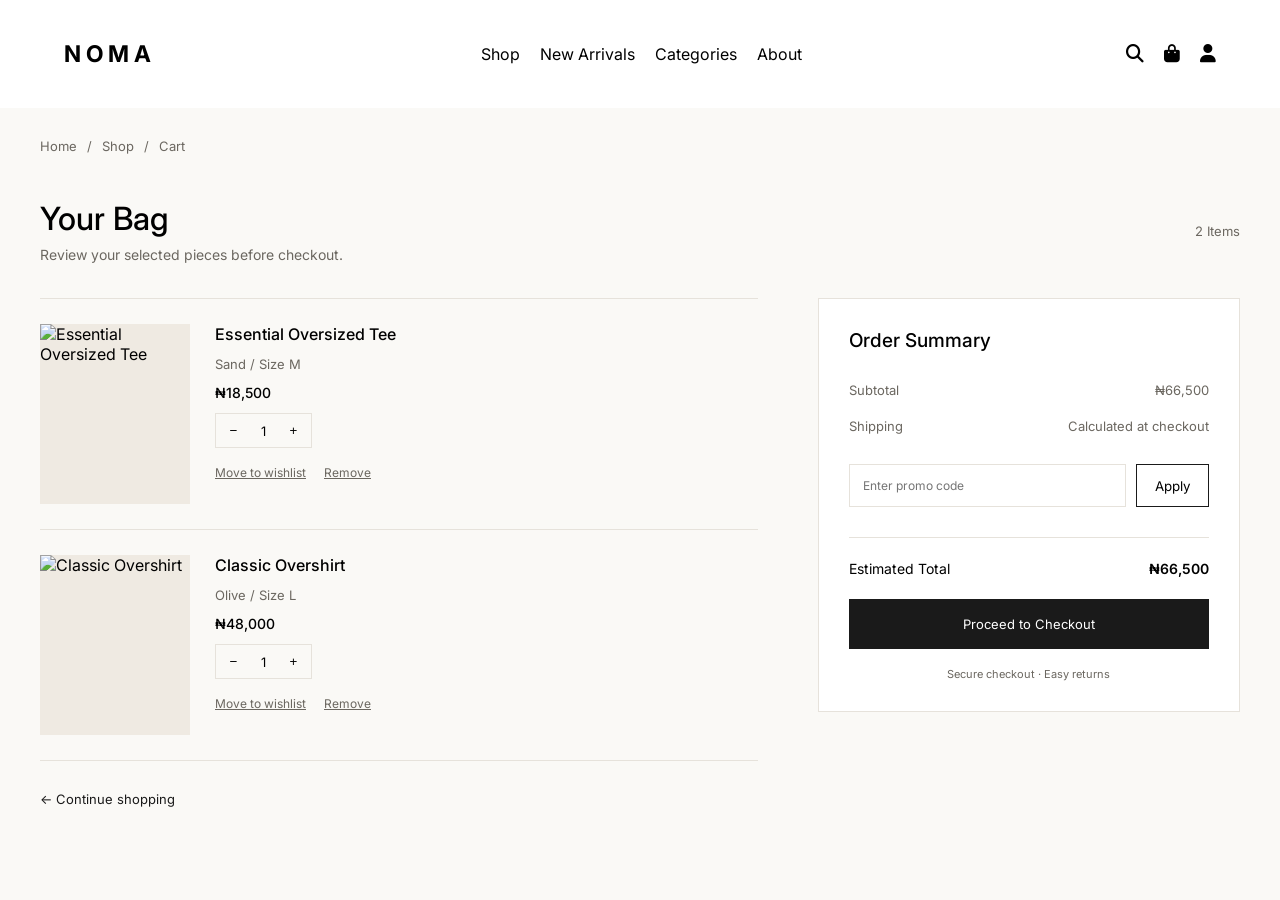
==== cart.html @ 38671b43 "cart page" ====
<!doctype html>
<html lang="en">
  <head>
    <meta charset="UTF-8" />
    <meta name="viewport" content="width=device-width, initial-scale=1.0" />
    <link
      rel="stylesheet"
      href="https://cdnjs.cloudflare.com/ajax/libs/font-awesome/6.7.2/css/all.min.css"
    />
    <title>NOMA</title>
  </head>
  <link rel="stylesheet" href="./css/cart.css" />
  <body>
    <nav class="nav">
      <i class="fa-solid fa-bars menu-icon" id="menu-toggle"></i>

      <h1>NOMA</h1>

      <div class="nav-sect2" id="nav-links">
        <a href="#">Shop</a>
        <a href="#">New Arrivals</a>
        <a href="#">Categories</a>
        <a href="#">About</a>
      </div>

      <div class="nav-icons">
        <i class="fa-solid fa-magnifying-glass"></i>
        <i class="fa-solid fa-bag-shopping"></i>
        <i class="fa-solid fa-user account-icon"></i>
      </div>
    </nav>

    <main class="cart-page">
      <div class="breadcrumb">
        <a href="index.html">Home</a>
        <span>/</span>
        <a href="shop.html">Shop</a>
        <span>/</span>
        <span>Cart</span>
      </div>

      <div class="cart-heading">
        <div>
          <h2>Your Bag</h2>
          <p>Review your selected pieces before checkout.</p>
        </div>
        <span>2 Items</span>
      </div>

      <section class="cart-container">
        <!-- Cart Items -->
        <div class="cart-items">
          <div class="cart-item">
            <img src="./images/product-1.avif" alt="Essential Oversized Tee" />

            <div class="item-details">
              <h3>Essential Oversized Tee</h3>
              <p>Sand / Size M</p>
              <strong>₦18,500</strong>

              <div class="quantity">
                <button type="button">−</button>
                <span>1</span>
                <button type="button">+</button>
              </div>

              <div class="item-actions">
                <a href="#">Move to wishlist</a>
                <a href="#">Remove</a>
              </div>
            </div>
          </div>

          <div class="cart-item">
            <img src="./images/product-5.avif" alt="Classic Overshirt" />

            <div class="item-details">
              <h3>Classic Overshirt</h3>
              <p>Olive / Size L</p>
              <strong>₦48,000</strong>

              <div class="quantity">
                <button type="button">−</button>
                <span>1</span>
                <button type="button">+</button>
              </div>

              <div class="item-actions">
                <a href="#">Move to wishlist</a>
                <a href="#">Remove</a>
              </div>
            </div>
          </div>

          <a href="shop.html" class="continue-shopping">
            ← Continue shopping
          </a>
        </div>

        <!-- Order Summary -->
        <aside class="order-summary">
          <h3>Order Summary</h3>

          <div class="summary-row">
            <span>Subtotal</span>
            <span>₦66,500</span>
          </div>

          <div class="summary-row">
            <span>Shipping</span>
            <span>Calculated at checkout</span>
          </div>

          <div class="promo-code">
            <input type="text" placeholder="Enter promo code" />
            <button type="button">Apply</button>
          </div>

          <div class="summary-total">
            <span>Estimated Total</span>
            <strong>₦66,500</strong>
          </div>

          <button class="checkout-btn" type="button">
            Proceed to Checkout
          </button>

          <p class="checkout-note">Secure checkout · Easy returns</p>
        </aside>
      </section>
    </main>

    <script src="./css/cart.css"></script>
  </body>
</html>
---- css/cart.css ----
@import url("https://fonts.googleapis.com/css2?family=Inter:ital,opsz,wght@0,14..32,100..900;1,14..32,100..900&family=Sora:wght@100..800&display=swap");

*{
    box-sizing: border-box;
    margin: 0;
    padding: 0;
}

body {
  font-family: "Inter", sans-serif;
  background-color: #faf9f6;
}

.nav {
  display: flex;
  justify-content: space-between;
  align-items: center;
  min-height: 12vh;
  background-color: #fff;
  padding: 15px 5%;
}

.nav > h1 {
  letter-spacing: 5px;
  font-size: 23px;
}

.nav-sect2 {
  display: flex;
  gap: 20px;
}

.nav-sect2 > a {
  text-decoration: none;
  color: #000;
  font-weight: 400;
}

.nav-icons {
  display: flex;
  gap: 20px;
  align-items: center;
}

.nav-icons i {
  font-size: 18px;
  cursor: pointer;
}

.menu-icon {
  display: none;
  font-size: 20px;
  cursor: pointer;
}

/* Mobile menu */
@media screen and (max-width: 768px) {
  .nav {
    position: relative;
    min-height: 70px;
    padding: 15px 20px;
  }

  .nav-sect2 {
    display: none;
    position: absolute;
    top: 100%;
    left: 0;
    width: 100%;
    flex-direction: column;
    gap: 0;
    background-color: #fff;
    padding: 15px 20px;
    z-index: 10;
  }

  .nav-sect2.active {
    display: flex;
  }

  .nav-sect2 a {
    padding: 12px 0;
  }

  .menu-icon {
    display: block;
  }

  .nav > h1 {
    font-size: 21px;
  }

  .nav-icons {
    gap: 15px;
  }

  .account-icon {
    display: none;
  }
}

/* CART PAGE */

.cart-page {
  padding: 30px 40px 80px;
  background: #FAF9F6;
}

.breadcrumb {
  display: flex;
  gap: 10px;
  align-items: center;
  font-size: 13px;
  color: #6B6760;
  margin-bottom: 45px;
}

.breadcrumb a {
  color: inherit;
  text-decoration: none;
}

.cart-heading {
  display: flex;
  justify-content: space-between;
  align-items: center;
  margin-bottom: 35px;
}

.cart-heading h2 {
  font-size: 32px;
  font-weight: 500;
  margin-bottom: 8px;
}

.cart-heading p {
  color: #6B6760;
  font-size: 14px;
}

.cart-heading > span {
  font-size: 13px;
  color: #6B6760;
}

.cart-container {
  display: grid;
  grid-template-columns: 1.7fr 1fr;
  gap: 60px;
  align-items: start;
}

.cart-items {
  display: flex;
  flex-direction: column;
}

.cart-item {
  display: flex;
  gap: 25px;
  padding: 25px 0;
  border-bottom: 1px solid #E6E2DB;
}

.cart-item:first-child {
  border-top: 1px solid #E6E2DB;
}

.cart-item img {
  width: 150px;
  height: 180px;
  object-fit: cover;
  background: #EFEAE2;
}

.item-details {
  display: flex;
  flex-direction: column;
  align-items: flex-start;
  gap: 12px;
}

.item-details h3 {
  font-size: 16px;
  font-weight: 500;
}

.item-details p {
  font-size: 13px;
  color: #6B6760;
}

.item-details > strong {
  font-size: 14px;
  font-weight: 500;
}

.quantity {
  display: flex;
  align-items: center;
  border: 1px solid #E6E2DB;
  height: 35px;
}

.quantity button {
  width: 35px;
  height: 100%;
  border: none;
  background: transparent;
  cursor: pointer;
}

.quantity span {
  font-size: 13px;
  padding: 0 10px;
}

.item-actions {
  display: flex;
  gap: 18px;
  margin-top: 5px;
}

.item-actions a {
  font-size: 12px;
  color: #6B6760;
  text-decoration: underline;
}

.continue-shopping {
  display: inline-block;
  margin-top: 30px;
  font-size: 13px;
  color: #1A1A1A;
  text-decoration: none;
}

.order-summary {
  background: #FFFFFF;
  border: 1px solid #E6E2DB;
  padding: 30px;
}

.order-summary h3 {
  font-size: 19px;
  font-weight: 500;
  margin-bottom: 30px;
}

.summary-row {
  display: flex;
  justify-content: space-between;
  gap: 15px;
  margin-bottom: 20px;
  font-size: 13px;
  color: #6B6760;
}

.promo-code {
  display: flex;
  margin: 30px 0;
  gap: 10px;
}

.promo-code input {
  width: 100%;
  min-width: 0;
  padding: 13px;
  border: 1px solid #E6E2DB;
  outline: none;
  font-family: inherit;
  font-size: 12px;
}

.promo-code button {
  padding: 0 18px;
  border: 1px solid #1A1A1A;
  background: transparent;
  cursor: pointer;
  font-family: inherit;
}

.summary-total {
  display: flex;
  justify-content: space-between;
  padding: 22px 0;
  border-top: 1px solid #E6E2DB;
  font-size: 14px;
}

.summary-total strong {
  font-weight: 600;
}

.checkout-btn {
  width: 100%;
  padding: 17px;
  background: #1A1A1A;
  color: #FFFFFF;
  border: none;
  cursor: pointer;
  font-family: inherit;
  font-size: 13px;
}

.checkout-note {
  text-align: center;
  font-size: 11px;
  color: #6B6760;
  margin-top: 18px;
}
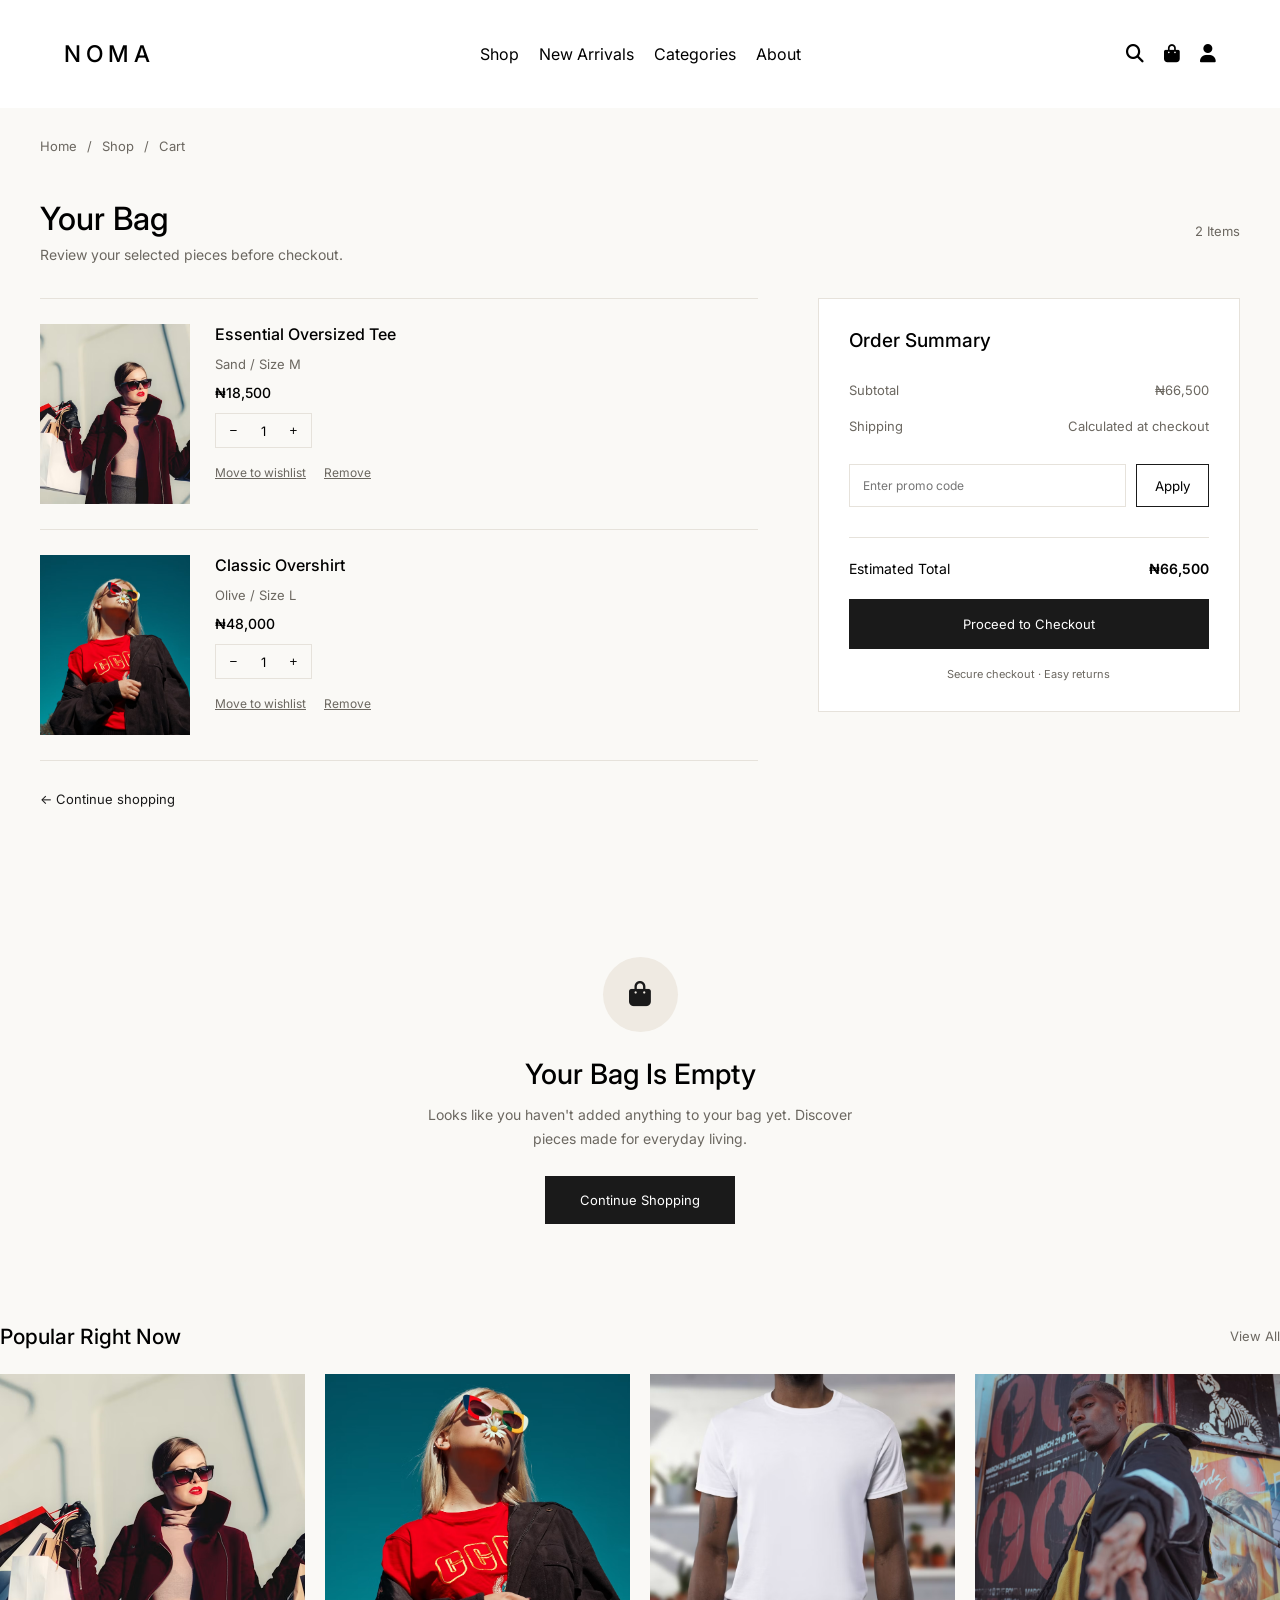
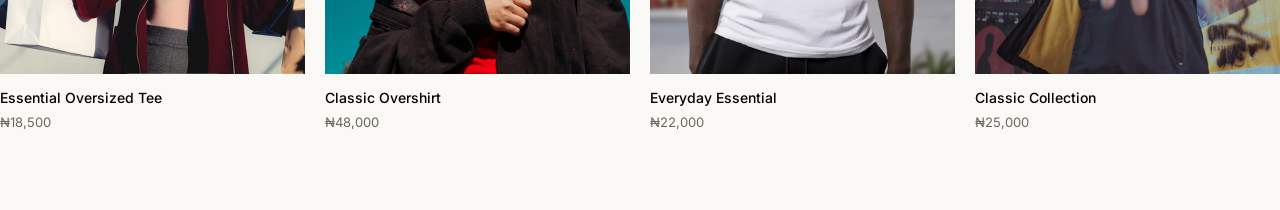
==== commit 0c90a833: "new update" ====
--- a/cart.html
+++ b/cart.html
@@ -14,10 +14,10 @@
     <nav class="nav">
       <i class="fa-solid fa-bars menu-icon" id="menu-toggle"></i>
 
-      <h1>NOMA</h1>
+      <a href="index.html">NOMA</a>
 
       <div class="nav-sect2" id="nav-links">
-        <a href="#">Shop</a>
+        <a href="shop.html">Shop</a>
         <a href="#">New Arrivals</a>
         <a href="#">Categories</a>
         <a href="#">About</a>
@@ -51,7 +51,7 @@
         <!-- Cart Items -->
         <div class="cart-items">
           <div class="cart-item">
-            <img src="./images/product-1.avif" alt="Essential Oversized Tee" />
+            <img src="./assets/product-1.avif" alt="Essential Oversized Tee" />
 
             <div class="item-details">
               <h3>Essential Oversized Tee</h3>
@@ -72,7 +72,7 @@
           </div>
 
           <div class="cart-item">
-            <img src="./images/product-5.avif" alt="Classic Overshirt" />
+            <img src="./assets/product-5.avif" alt="Classic Overshirt" />
 
             <div class="item-details">
               <h3>Classic Overshirt</h3>
@@ -130,6 +130,61 @@
       </section>
     </main>
 
+<!-- EMPTY CART STATE -->
+
+<section class="empty-cart">
+  <div class="empty-cart-content">
+    <div class="empty-cart-icon">
+      <i class="fa-solid fa-bag-shopping"></i>
+    </div>
+
+    <h2>Your Bag Is Empty</h2>
+
+    <p>
+      Looks like you haven't added anything to your bag yet.
+      Discover pieces made for everyday living.
+    </p>
+
+    <a href="shop.html" class="empty-cart-btn">
+      Continue Shopping
+    </a>
+  </div>
+
+  <div class="popular-products">
+    <div class="popular-heading">
+      <h3>Popular Right Now</h3>
+      <a href="shop.html">View All</a>
+    </div>
+
+    <div class="popular-grid">
+      <div class="popular-card">
+        <img src="./assets/product-1.avif" alt="Essential Tee">
+        <h4>Essential Oversized Tee</h4>
+        <p>₦18,500</p>
+      </div>
+
+      <div class="popular-card">
+        <img src="./assets/product-5.avif" alt="Classic Overshirt">
+        <h4>Classic Overshirt</h4>
+        <p>₦48,000</p>
+      </div>
+
+      <div class="popular-card">
+        <img src="./assets/product-3.avif" alt="Everyday Essential">
+        <h4>Everyday Essential</h4>
+        <p>₦22,000</p>
+      </div>
+
+      <div class="popular-card">
+        <img src="./assets/product-4.avif" alt="Classic Collection">
+        <h4>Classic Collection</h4>
+        <p>₦25,000</p>
+      </div>
+    </div>
+  </div>
+</section>
+
+
     <script src="./css/cart.css"></script>
   </body>
 </html>
--- a/css/cart.css
+++ b/css/cart.css
@@ -20,7 +20,10 @@
   padding: 15px 5%;
 }
 
-.nav > h1 {
+.nav > a {
+  text-decoration: none;
+  color: #000;
+  font-weight: 500;
   letter-spacing: 5px;
   font-size: 23px;
 }
@@ -86,7 +89,7 @@
     display: block;
   }
 
-  .nav > h1 {
+  .nav > a {
     font-size: 21px;
   }
 
@@ -98,6 +101,10 @@
     display: none;
   }
 }
+.shop-header {
+  padding: 40px 6%;
+}
+
 
 /* CART PAGE */
 
@@ -309,3 +316,397 @@
   color: #6B6760;
   margin-top: 18px;
 }
+
+/* CART RESPONSIVENESS */
+
+/* TABLET */
+@media (max-width: 1024px) {
+  .cart-page {
+    padding: 30px 24px 60px;
+  }
+
+  .cart-container {
+    grid-template-columns: 1.4fr 1fr;
+    gap: 30px;
+  }
+
+  .cart-item img {
+    width: 125px;
+    height: 155px;
+  }
+
+  .order-summary {
+    padding: 24px;
+  }
+}
+
+/* MOBILE */
+@media (max-width: 768px) {
+  .cart-page {
+    padding: 25px 20px 50px;
+  }
+
+  .breadcrumb {
+    margin-bottom: 30px;
+    font-size: 12px;
+  }
+
+  .cart-heading {
+    margin-bottom: 25px;
+  }
+
+  .cart-heading h2 {
+    font-size: 26px;
+  }
+
+  .cart-container {
+    grid-template-columns: 1fr;
+    gap: 40px;
+  }
+
+  .cart-item {
+    gap: 18px;
+  }
+
+  .cart-item img {
+    width: 120px;
+    height: 150px;
+  }
+
+  .item-details {
+    gap: 10px;
+  }
+
+  .item-details h3 {
+    font-size: 14px;
+  }
+
+  .item-actions {
+    gap: 12px;
+  }
+
+  .item-actions a {
+    font-size: 11px;
+  }
+
+  .order-summary {
+    padding: 25px 20px;
+  }
+}
+
+/* SMALL MOBILE */
+@media (max-width: 480px) {
+  .cart-page {
+    padding: 20px 16px 40px;
+  }
+
+  .cart-heading h2 {
+    font-size: 23px;
+  }
+
+  .cart-heading p {
+    font-size: 12px;
+  }
+
+  .cart-item {
+    gap: 14px;
+    padding: 20px 0;
+  }
+
+  .cart-item img {
+    width: 100px;
+    height: 130px;
+  }
+
+  .item-details {
+    gap: 9px;
+  }
+
+  .item-details h3 {
+    font-size: 13px;
+  }
+
+  .item-details p {
+    font-size: 11px;
+  }
+
+  .item-details > strong {
+    font-size: 13px;
+  }
+
+  .quantity {
+    height: 30px;
+  }
+
+  .quantity button {
+    width: 30px;
+  }
+
+  .quantity span {
+    font-size: 12px;
+  }
+
+  .item-actions {
+    flex-wrap: wrap;
+    gap: 8px 12px;
+  }
+
+  .item-actions a {
+    font-size: 10px;
+  }
+
+  .order-summary {
+    padding: 22px 16px;
+  }
+
+  .order-summary h3 {
+    font-size: 17px;
+  }
+
+  .summary-row,
+  .summary-total {
+    font-size: 12px;
+  }
+
+  .promo-code input {
+    padding: 11px;
+    font-size: 11px;
+  }
+
+  .promo-code button {
+    padding: 0 12px;
+    font-size: 11px;
+  }
+
+  .checkout-btn {
+    padding: 15px;
+    font-size: 12px;
+  }
+}
+
+
+/* EMPTY CART */
+
+.empty-cart {
+  padding: 40px 0 80px;
+  display: flex;
+  flex-direction: column;
+  align-items: center;
+}
+
+.empty-cart-content {
+  display: flex;
+  flex-direction: column;
+  align-items: center;
+  text-align: center;
+  max-width: 450px;
+  margin: 30px auto 80px;
+}
+
+.empty-cart-icon {
+  width: 75px;
+  height: 75px;
+  background: #EFEAE2;
+  border-radius: 50%;
+  display: flex;
+  align-items: center;
+  justify-content: center;
+  margin-bottom: 25px;
+}
+
+.empty-cart-icon i {
+  font-size: 25px;
+  color: #1A1A1A;
+}
+
+.empty-cart-content h2 {
+  font-size: 28px;
+  font-weight: 500;
+  margin-bottom: 12px;
+}
+
+.empty-cart-content p {
+  font-size: 14px;
+  line-height: 1.7;
+  color: #6B6760;
+  margin-bottom: 25px;
+}
+
+.empty-cart-btn {
+  display: inline-block;
+  padding: 16px 35px;
+  background: #1A1A1A;
+  color: #FFFFFF;
+  text-decoration: none;
+  font-size: 13px;
+  transition: 0.3s ease;
+}
+
+.empty-cart-btn:hover {
+  background: #B8A58C;
+  color: #1A1A1A;
+}
+
+/* POPULAR PRODUCTS */
+
+.popular-products {
+  width: 100%;
+  margin-top: 20px;
+}
+
+.popular-heading {
+  display: flex;
+  justify-content: space-between;
+  align-items: center;
+  margin-bottom: 25px;
+}
+
+.popular-heading h3 {
+  font-size: 21px;
+  font-weight: 500;
+}
+
+.popular-heading a {
+  font-size: 13px;
+  color: #6B6760;
+  text-decoration: none;
+}
+
+.popular-grid {
+  display: grid;
+  grid-template-columns: repeat(4, 1fr);
+  gap: 20px;
+}
+
+.popular-card img {
+  width: 100%;
+  height: 300px;
+  object-fit: cover;
+  display: block;
+  margin-bottom: 15px;
+}
+
+.popular-card h4 {
+  font-size: 14px;
+  font-weight: 500;
+  margin-bottom: 8px;
+}
+
+.popular-card p {
+  font-size: 13px;
+  color: #6B6760;
+}
+
+/* EMPTY CART RESPONSIVENESS */
+
+/* TABLET */
+@media (max-width: 1024px) {
+  .empty-cart {
+    padding: 30px 0 60px;
+  }
+
+  .popular-grid {
+    grid-template-columns: repeat(3, 1fr);
+    gap: 18px;
+  }
+
+  .popular-card img {
+    height: 260px;
+  }
+}
+
+/* MOBILE */
+@media (max-width: 768px) {
+  .empty-cart {
+    padding: 20px 0 50px;
+  }
+
+  .empty-cart-content {
+    max-width: 380px;
+    padding: 0 15px;
+    margin: 20px auto 60px;
+  }
+
+  .empty-cart-content h2 {
+    font-size: 25px;
+  }
+
+  .empty-cart-content p {
+    font-size: 13px;
+  }
+
+  .popular-grid {
+    grid-template-columns: repeat(2, 1fr);
+    gap: 25px 15px;
+  }
+
+  .popular-card img {
+    height: 240px;
+  }
+
+  .popular-card h4 {
+    font-size: 13px;
+  }
+}
+
+/* SMALL MOBILE */
+@media (max-width: 480px) {
+  .empty-cart {
+    padding: 15px 0 40px;
+  }
+
+  .empty-cart-content {
+    margin: 15px auto 50px;
+  }
+
+  .empty-cart-icon {
+    width: 65px;
+    height: 65px;
+    margin-bottom: 20px;
+  }
+
+  .empty-cart-icon i {
+    font-size: 22px;
+  }
+
+  .empty-cart-content h2 {
+    font-size: 22px;
+  }
+
+  .empty-cart-content p {
+    font-size: 12px;
+  }
+
+  .empty-cart-btn {
+    padding: 14px 28px;
+    font-size: 12px;
+  }
+
+  .popular-heading {
+    margin-bottom: 18px;
+  }
+
+  .popular-heading h3 {
+    font-size: 17px;
+  }
+
+  .popular-heading a {
+    font-size: 11px;
+  }
+
+  .popular-grid {
+    gap: 22px 12px;
+  }
+
+  .popular-card img {
+    height: 190px;
+  }
+
+  .popular-card h4 {
+    font-size: 12px;
+  }
+
+  .popular-card p {
+    font-size: 12px;
+  }
+}
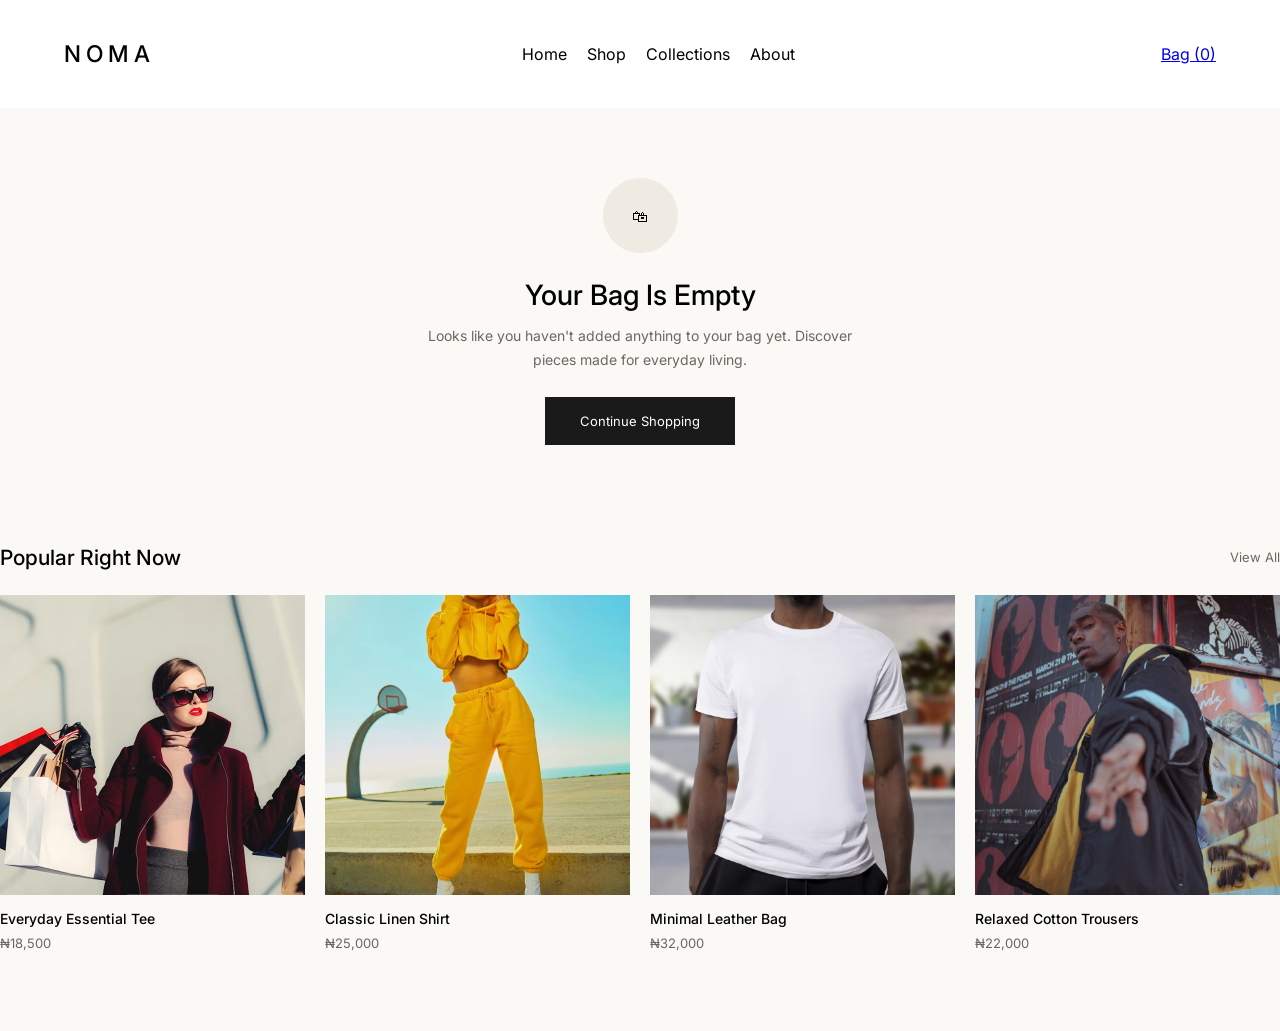
==== commit 313ea847: "last part" ====
--- a/cart.html
+++ b/cart.html
@@ -1,190 +1,76 @@
 <!doctype html>
 <html lang="en">
-  <head>
-    <meta charset="UTF-8" />
-    <meta name="viewport" content="width=device-width, initial-scale=1.0" />
-    <link
-      rel="stylesheet"
-      href="https://cdnjs.cloudflare.com/ajax/libs/font-awesome/6.7.2/css/all.min.css"
-    />
-    <title>NOMA</title>
-  </head>
-  <link rel="stylesheet" href="./css/cart.css" />
-  <body>
-    <nav class="nav">
-      <i class="fa-solid fa-bars menu-icon" id="menu-toggle"></i>
+<head>
+  <meta charset="UTF-8">
+  <meta name="viewport" content="width=device-width, initial-scale=1.0">
+  <title>Your Bag | NOMA</title>
+  <link rel="stylesheet" href="./css/cart.css">
+  <link rel="preconnect" href="https://fonts.googleapis.com">
+  <link rel="preconnect" href="https://fonts.gstatic.com" crossorigin>
+  <link href="https://fonts.googleapis.com/css2?family=Inter:wght@400;500;600;700&family=Sora:wght@400;500;600;700&display=swap" rel="stylesheet">
+</head>
+<body>
+  <nav class="nav">
+    <button class="menu-icon" id="menu-toggle" type="button" aria-label="Toggle navigation">☰</button>
+    <a href="index.html">NOMA</a>
+    <div class="nav-sect2" id="nav-links">
+      <a href="index.html">Home</a>
+      <a href="shop.html">Shop</a>
+      <a href="index.html#collections">Collections</a>
+      <a href="index.html#about">About</a>
+    </div>
+    <div class="nav-icons">
+      <a href="cart.html" aria-label="Your bag">Bag (<span class="cart-count">0</span>)</a>
+    </div>
+  </nav>
 
-      <a href="index.html">NOMA</a>
-
-      <div class="nav-sect2" id="nav-links">
-        <a href="shop.html">Shop</a>
-        <a href="#">New Arrivals</a>
-        <a href="#">Categories</a>
-        <a href="#">About</a>
-      </div>
-
-      <div class="nav-icons">
-        <i class="fa-solid fa-magnifying-glass"></i>
-        <i class="fa-solid fa-bag-shopping"></i>
-        <i class="fa-solid fa-user account-icon"></i>
-      </div>
-    </nav>
-
-    <main class="cart-page">
-      <div class="breadcrumb">
-        <a href="index.html">Home</a>
-        <span>/</span>
-        <a href="shop.html">Shop</a>
-        <span>/</span>
-        <span>Cart</span>
-      </div>
-
-      <div class="cart-heading">
-        <div>
-          <h2>Your Bag</h2>
-          <p>Review your selected pieces before checkout.</p>
-        </div>
-        <span>2 Items</span>
-      </div>
-
-      <section class="cart-container">
-        <!-- Cart Items -->
-        <div class="cart-items">
-          <div class="cart-item">
-            <img src="./assets/product-1.avif" alt="Essential Oversized Tee" />
-
-            <div class="item-details">
-              <h3>Essential Oversized Tee</h3>
-              <p>Sand / Size M</p>
-              <strong>₦18,500</strong>
-
-              <div class="quantity">
-                <button type="button">−</button>
-                <span>1</span>
-                <button type="button">+</button>
-              </div>
-
-              <div class="item-actions">
-                <a href="#">Move to wishlist</a>
-                <a href="#">Remove</a>
-              </div>
-            </div>
-          </div>
-
-          <div class="cart-item">
-            <img src="./assets/product-5.avif" alt="Classic Overshirt" />
-
-            <div class="item-details">
-              <h3>Classic Overshirt</h3>
-              <p>Olive / Size L</p>
-              <strong>₦48,000</strong>
-
-              <div class="quantity">
-                <button type="button">−</button>
-                <span>1</span>
-                <button type="button">+</button>
-              </div>
-
-              <div class="item-actions">
-                <a href="#">Move to wishlist</a>
-                <a href="#">Remove</a>
-              </div>
-            </div>
-          </div>
-
-          <a href="shop.html" class="continue-shopping">
-            ← Continue shopping
-          </a>
-        </div>
-
-        <!-- Order Summary -->
-        <aside class="order-summary">
-          <h3>Order Summary</h3>
-
-          <div class="summary-row">
-            <span>Subtotal</span>
-            <span>₦66,500</span>
-          </div>
-
-          <div class="summary-row">
-            <span>Shipping</span>
-            <span>Calculated at checkout</span>
-          </div>
-
-          <div class="promo-code">
-            <input type="text" placeholder="Enter promo code" />
-            <button type="button">Apply</button>
-          </div>
-
-          <div class="summary-total">
-            <span>Estimated Total</span>
-            <strong>₦66,500</strong>
-          </div>
-
-          <button class="checkout-btn" type="button">
-            Proceed to Checkout
-          </button>
-
-          <p class="checkout-note">Secure checkout · Easy returns</p>
-        </aside>
-      </section>
-    </main>
-
-<!-- EMPTY CART STATE -->
-
-<section class="empty-cart">
-  <div class="empty-cart-content">
-    <div class="empty-cart-icon">
-      <i class="fa-solid fa-bag-shopping"></i>
+  <main class="cart-page">
+    <div class="breadcrumb">
+      <a href="index.html">Home</a><span>/</span><a href="shop.html">Shop</a><span>/</span><span>Your Bag</span>
     </div>
 
-    <h2>Your Bag Is Empty</h2>
-
-    <p>
-      Looks like you haven't added anything to your bag yet.
-      Discover pieces made for everyday living.
-    </p>
-
-    <a href="shop.html" class="empty-cart-btn">
-      Continue Shopping
-    </a>
-  </div>
-
-  <div class="popular-products">
-    <div class="popular-heading">
-      <h3>Popular Right Now</h3>
-      <a href="shop.html">View All</a>
+    <div class="cart-heading">
+      <div>
+        <h2>Your Bag</h2>
+        <p>Review your selected pieces before checkout.</p>
+      </div>
+      <span id="cart-item-count">0 Items</span>
     </div>
 
-    <div class="popular-grid">
-      <div class="popular-card">
-        <img src="./assets/product-1.avif" alt="Essential Tee">
-        <h4>Essential Oversized Tee</h4>
-        <p>₦18,500</p>
-      </div>
+    <section class="cart-container">
+      <div class="cart-items" id="cart-items" aria-live="polite"></div>
 
-      <div class="popular-card">
-        <img src="./assets/product-5.avif" alt="Classic Overshirt">
-        <h4>Classic Overshirt</h4>
-        <p>₦48,000</p>
-      </div>
+      <aside class="order-summary" id="order-summary">
+        <h3>Order Summary</h3>
+        <div class="summary-row"><span>Subtotal</span><span id="cart-subtotal">₦0</span></div>
+        <div class="summary-row"><span>Shipping</span><span>Calculated at checkout</span></div>
+        <div class="summary-total"><span>Estimated Total</span><strong id="cart-total">₦0</strong></div>
+        <button class="checkout-btn" id="checkout-button" type="button">Proceed to Checkout</button>
+        <p class="checkout-note">Secure checkout · Easy returns</p>
+      </aside>
+    </section>
+  </main>
 
-      <div class="popular-card">
-        <img src="./assets/product-3.avif" alt="Everyday Essential">
-        <h4>Everyday Essential</h4>
-        <p>₦22,000</p>
-      </div>
-
-      <div class="popular-card">
-        <img src="./assets/product-4.avif" alt="Classic Collection">
-        <h4>Classic Collection</h4>
-        <p>₦25,000</p>
+  <section class="empty-cart" id="empty-cart" hidden>
+    <div class="empty-cart-content">
+      <div class="empty-cart-icon">🛍</div>
+      <h2>Your Bag Is Empty</h2>
+      <p>Looks like you haven't added anything to your bag yet. Discover pieces made for everyday living.</p>
+      <a href="shop.html" class="empty-cart-btn">Continue Shopping</a>
+    </div>
+    <div class="popular-products">
+      <div class="popular-heading"><h3>Popular Right Now</h3><a href="shop.html">View All</a></div>
+      <div class="popular-grid">
+        <a class="popular-card" href="product.html?id=1"><img src="./assets/product-1.avif" alt="Everyday Essential Tee"><h4>Everyday Essential Tee</h4><p>₦18,500</p></a>
+        <a class="popular-card" href="product.html?id=2"><img src="./assets/product-2.avif" alt="Classic Linen Shirt"><h4>Classic Linen Shirt</h4><p>₦25,000</p></a>
+        <a class="popular-card" href="product.html?id=3"><img src="./assets/product-3.avif" alt="Minimal Leather Bag"><h4>Minimal Leather Bag</h4><p>₦32,000</p></a>
+        <a class="popular-card" href="product.html?id=4"><img src="./assets/product-4.avif" alt="Relaxed Cotton Trousers"><h4>Relaxed Cotton Trousers</h4><p>₦22,000</p></a>
       </div>
     </div>
-  </div>
-</section>
+  </section>
 
-
-    <script src="./css/cart.css"></script>
-  </body>
+  <script src="./js/products.js"></script>
+  <script src="./js/cart.js"></script>
+  <script src="./js/main.js"></script>
+</body>
 </html>
--- a/css/cart.css
+++ b/css/cart.css
@@ -710,3 +710,50 @@
     font-size: 12px;
   }
 }
+
+
+/* Dynamic cart elements */
+.cart-page[hidden],
+.empty-cart[hidden],
+.order-summary[hidden] {
+  display: none !important;
+}
+
+.cart-item {
+  align-items: flex-start;
+}
+
+.cart-line-total {
+  margin-left: auto;
+  white-space: nowrap;
+  font-size: 14px;
+  font-weight: 500;
+}
+
+.remove-item {
+  border: 0;
+  background: transparent;
+  color: #6B6760;
+  text-decoration: underline;
+  font: inherit;
+  font-size: 12px;
+  cursor: pointer;
+}
+
+.popular-card {
+  display: block;
+  color: inherit;
+  text-decoration: none;
+}
+
+.no-products {
+  grid-column: 1 / -1;
+  padding: 30px 0;
+  color: #6B6760;
+}
+
+@media (max-width: 600px) {
+  .cart-line-total {
+    display: none;
+  }
+}
